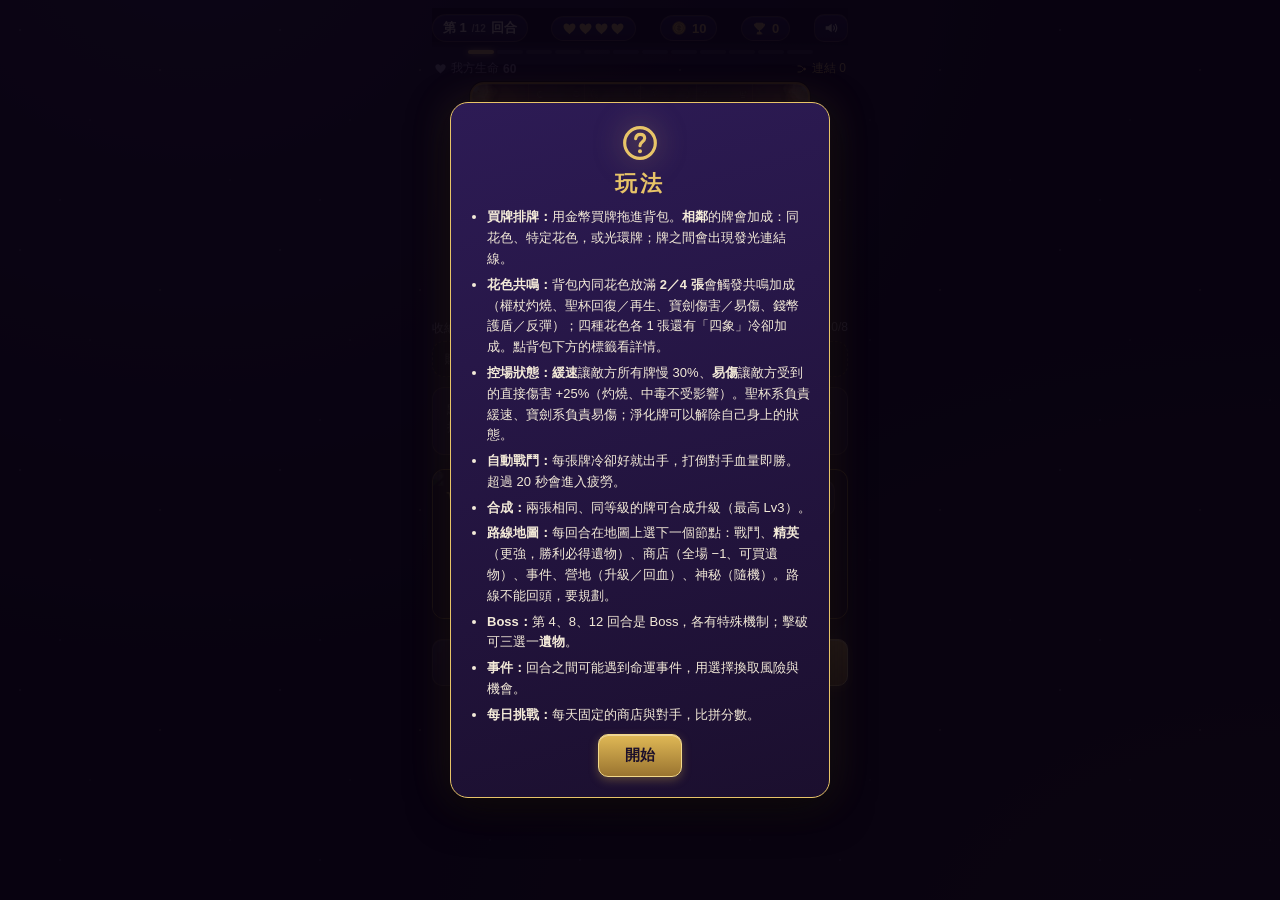
==== backpack/index.html @ 92fe631b "Add files via upload" ====
<!DOCTYPE html><html lang="zh-Hant"><head><meta charset="UTF-8"><meta name="viewport" content="width=device-width,initial-scale=1,user-scalable=no"><title>塔羅背包亂鬥</title><link rel="stylesheet" href="css/base.css?v=14cfcfe5"><link rel="stylesheet" href="css/ui.css?v=172960f2"><link rel="stylesheet" href="css/battle.css?v=89aaf21a"></head><body>
<div id="stageBg"></div><div id="app">
<header><span class="chip rd" id="hRound"></span><span class="chip" id="hLives"></span><span class="chip" id="hGold"></span><span class="chip" id="hWins"></span><button class="btn" id="btnMute" style="padding:5px 8px"></button></header><div class="pips" id="pips"></div><div id="relicBar" hidden></div>
<section id="vBuild">
 <div class="enemybar" id="enemyBar"></div>
 <div class="hpline"><span id="hpLbl"></span><span id="incLine"></span></div>
 <div id="board"><div id="boardItems"></div><div id="boardPrev"></div></div>
 <div id="setBar"></div>
 <div id="trayWrap"><div class="th"><span>收納區（可拖進背包）</span><span id="trayCnt"></span></div><div id="tray"></div><div id="sellZone"></div></div>
 <div id="info"></div>
 <div id="overview"></div>
 <div class="shopbanner"><img src="img/shop-banner.webp" alt="" draggable="false"><div class="shopbar"><span id="shopTitle"></span><button class="btn" id="btnReroll"></button></div></div>
 <div id="shop"></div>
 <div class="actions"><button class="btn" id="btnAuto"></button><button class="btn primary" id="btnFight"></button></div>
</section>
<section id="mapv" hidden></section>
<section id="vBattle" hidden>
 <div class="side"><div class="sn"><span class="av" id="eAv"></span><b id="eName"></b></div><div class="hpw" id="eHpW"><div class="gh" id="eGh"></div><div class="hp" id="eHp"></div><div class="sh" id="eSh"></div><div class="x" hidden></div><div class="t" id="eHpT"></div></div><div class="stl" id="eSt"></div><div class="bd" id="eBoard"></div></div>
 <div id="duel"><div id="pChar" data-pose="idle"><img data-p="idle" class="on" src="img/player-idle.webp" alt="" draggable="false"><img data-p="hurt" class="" src="img/player-hurt.webp" alt="" draggable="false"><img data-p="cast" class="" src="img/player-cast.webp" alt="" draggable="false"><img data-p="win" class="" src="img/player-win.webp" alt="" draggable="false"></div><div class="bctl"><span class="tm" id="bTime">0s</span><button class="btn" id="btnSpd">×1</button><button class="btn" id="btnSkip"></button></div><div id="eChar"></div></div>
 <div class="side"><div class="bd" id="pBoard"></div><div class="stl" id="pSt"></div><div class="hpw" id="pHpW"><div class="gh" id="pGh"></div><div class="hp" id="pHp"></div><div class="sh" id="pSh"></div><div class="x" hidden></div><div class="t" id="pHpT"></div></div><div class="sn"><span class="av" id="pAv"></span><b id="pName"></b></div></div>
 <div id="bResult" hidden></div>
</section>
</div>
<canvas id="fx"></canvas><div class="flash" id="flash"></div><div class="vig" id="vig"></div><div id="sheet" hidden></div><div id="intro" hidden></div><div id="banner" hidden></div><div id="ov" hidden></div><div id="toast"></div>
<script src="js/00-embed.js?v=8f14e2cf"></script>
<script src="js/01-core-data.js?v=4861972b"></script>
<script src="js/02-relics-boss.js?v=2f702707"></script>
<script src="js/03-battle-engine.js?v=91857c98"></script>
<script src="js/04-shop-route-events.js?v=5a8cc42b"></script>
<script src="js/05-icons.js?v=dff8cdae"></script>
<script src="js/06-fx-audio.js?v=892e5932"></script>
<script src="js/07-ui.js?v=e70cd780"></script>
<script src="js/08-progress-save.js?v=7d381add"></script>
<script src="js/09-leaderboard.js?v=6f3b893e"></script>
<script src="js/10-map-nodes.js?v=752e6c97"></script>
<script src="js/11-pose-bgm.js?v=d367be78"></script>
<script src="js/12-art-maps.js?v=d60c0578"></script>
<script src="js/99-bootstrap.js?v=ce8b06e1"></script>
<script src="js/auto-update.js?v=7cb8cf41"></script></body></html>
---- backpack/css/base.css ----
:root{--bg:#100819;--panel:#1b0f2e;--panel2:#26164a;--gold:#e8c468;--gold2:#a8802f;--line:rgba(201,162,74,.3);--cream:#f3ead8;--muted:#a396b4;--cs:52px}
*{box-sizing:border-box;-webkit-tap-highlight-color:transparent}
html,body{margin:0;background:radial-gradient(ellipse at 15% -10%,rgba(139,107,209,.28),transparent 55%),radial-gradient(ellipse at 100% 110%,rgba(201,162,74,.12),transparent 50%),var(--bg);background-attachment:fixed;color:var(--cream);font-family:-apple-system,"Noto Sans TC","PingFang TC","Microsoft JhengHei",sans-serif;min-height:100vh;overscroll-behavior:none}
.sv{display:inline-block;vertical-align:middle;flex:none}
b{font-weight:700}
#app{max-width:440px;margin:0 auto;padding:8px 12px 90px;touch-action:pan-y}
#fx{position:fixed;left:0;top:0;width:100vw;height:100vh;pointer-events:none;z-index:70}

/* header */
header{display:flex;justify-content:space-between;align-items:center;gap:6px;padding:6px 0 8px;position:sticky;top:0;background:linear-gradient(var(--bg) 78%,transparent);z-index:5}
.chip{display:inline-flex;align-items:center;gap:5px;background:linear-gradient(#2a1a4c,#1d1236);border:1px solid var(--line);border-radius:999px;padding:4px 10px;font-size:13px;font-weight:700;color:var(--gold);box-shadow:inset 0 1px 0 rgba(255,255,255,.08)}
.chip.rd{color:var(--cream)}.chip .hearts{display:inline-flex;gap:1px}
.pips{display:flex;gap:3px;justify-content:center;margin:0 0 6px}.pips i{width:100%;max-width:26px;height:4px;border-radius:2px;background:rgba(255,255,255,.12)}.pips i.done{background:var(--gold2)}.pips i.cur{background:var(--gold);box-shadow:0 0 6px var(--gold)}

.enemybar{background:linear-gradient(135deg,#2a1840,#1b0f2e);border:1px solid var(--line);border-radius:12px;padding:8px 10px;font-size:13px;margin:2px 0 8px}
.enemybar .er{display:flex;justify-content:space-between;align-items:center;margin-bottom:5px}
.ei{display:flex;flex-wrap:wrap;gap:4px}
.mi{position:relative;width:30px;height:30px;border-radius:7px;border:1.5px solid var(--col);background:linear-gradient(155deg,var(--hi),var(--lo));display:flex;align-items:center;justify-content:center}
.mi sup{position:absolute;right:-3px;top:-5px;font-size:9px;background:var(--gold);color:#1a0f2c;border-radius:6px;padding:0 3px;font-weight:800;line-height:12px}
.hpline{font-size:12px;color:var(--muted);margin:2px 2px 5px;display:flex;justify-content:space-between;align-items:center}
.hpline span{display:inline-flex;align-items:center;gap:4px}

/* board */
#board{position:relative;margin:0 auto;border:2px solid var(--gold2);border-radius:14px;overflow:hidden;touch-action:none;
 background-color:#150b25;box-shadow:0 0 0 1px #000,0 8px 22px rgba(0,0,0,.5),inset 0 0 30px rgba(0,0,0,.6);
 background-image:linear-gradient(rgba(232,196,104,.1) 1px,transparent 1px),linear-gradient(90deg,rgba(232,196,104,.1) 1px,transparent 1px),radial-gradient(circle at 50% 40%,rgba(120,80,200,.2),transparent 70%);background-size:var(--cs) var(--cs),var(--cs) var(--cs),100% 100%}
#boardItems,#boardPrev{position:absolute;inset:0}#boardPrev{pointer-events:none}
.pv{position:absolute;border-radius:5px}.pv.ok{background:rgba(111,207,138,.35);outline:2px solid #6fcf8a}.pv.bad{background:rgba(220,80,80,.35);outline:2px solid #dc5050}

/* item (card-style cells) */
.it{position:absolute;touch-action:none;cursor:grab}
.ic{position:absolute;border:2px solid var(--col);background:linear-gradient(155deg,var(--hi),var(--lo));box-shadow:inset 0 1.5px 0 rgba(255,255,255,.28),inset 0 -8px 12px rgba(0,0,0,.35)}
.ic::after{content:"";position:absolute;inset:3px;border-radius:inherit;border:1px solid rgba(255,255,255,.07);pointer-events:none}
.ico{z-index:3;position:absolute;display:flex;align-items:center;justify-content:center;pointer-events:none;filter:drop-shadow(0 2px 2px rgba(0,0,0,.65))}
.lvb{z-index:3;position:absolute;pointer-events:none;display:flex;gap:0;filter:drop-shadow(0 1px 1px #000)}
.it.sel .ic{box-shadow:0 0 0 2px var(--gold),0 0 14px var(--gold),inset 0 1.5px 0 rgba(255,255,255,.28);z-index:2}
.it.nbr .ic{box-shadow:0 0 0 2px #8fd3ff inset,0 0 8px rgba(143,211,255,.5)}
.cdb{z-index:3;position:absolute;height:4px;background:rgba(0,0,0,.6);border-radius:2px;overflow:hidden;pointer-events:none}.cdb i{display:block;height:100%;width:0;background:linear-gradient(90deg,#e8c468,#fff0b0)}
.it.fire{animation:fire .26s ease-out}
@keyframes fire{0%{transform:scale(1)}30%{transform:scale(1.2);filter:brightness(1.9) saturate(1.3)}100%{transform:scale(1)}}
.ghost{position:fixed;z-index:50;pointer-events:none;opacity:.92;transform:scale(1.06) rotate(-2deg)}
.ghost .ic{box-shadow:0 10px 20px rgba(0,0,0,.65)}

#trayWrap{margin-top:10px}.th{display:flex;justify-content:space-between;font-size:12px;color:var(--muted);margin-bottom:4px}
#tray{min-height:74px;background:rgba(0,0,0,.25);border:1px dashed var(--line);border-radius:12px;padding:8px;display:flex;flex-wrap:wrap;gap:8px;align-items:flex-start}
.tw{padding:3px;border-radius:9px;touch-action:none;position:relative}.tw.sel{outline:2px solid var(--gold)}.tw .it{position:relative;cursor:grab}
#sellZone{display:none;margin-top:6px;text-align:center;border:2px dashed #c15b5b;border-radius:12px;padding:10px;color:#f09a9a;font-size:13px}
#sellZone .sv{margin-right:4px}
body.dragging #sellZone{display:block}#sellZone.hot{background:rgba(193,91,91,.3)}
.hint{font-size:12px;color:var(--muted);line-height:1.5;padding:2px}

#info{background:linear-gradient(160deg,var(--panel2),var(--panel));border:1px solid var(--line);border-radius:12px;padding:10px 12px;margin-top:10px;min-height:68px}
.ih{font-size:15px;display:flex;align-items:center;gap:6px;flex-wrap:wrap}.su{font-size:12px;display:inline-flex;align-items:center;gap:3px}.lvt{color:#1a0f2c;background:var(--gold);font-size:11px;border-radius:8px;padding:0 6px;font-weight:800}
.id{font-size:13px;margin:5px 0;color:#d8cde8;line-height:1.5}.is{font-size:12px;color:var(--gold);margin-bottom:8px;line-height:1.6}
.brow{display:flex;gap:6px;flex-wrap:wrap}

.btn{display:inline-flex;align-items:center;justify-content:center;gap:5px;background:linear-gradient(#2c1b50,#1e1238);color:var(--cream);border:1px solid var(--line);border-radius:10px;padding:8px 11px;font-size:13px;font-family:inherit;box-shadow:inset 0 1px 0 rgba(255,255,255,.1)}
.btn:active{transform:scale(.96)}.btn:disabled{opacity:.35}
.btn.primary{background:linear-gradient(#e0b956,#9a7430);color:#1b0f2a;font-weight:800;border-color:#f3d98a;box-shadow:0 3px 10px rgba(201,162,74,.35),inset 0 1px 0 rgba(255,255,255,.4)}
.btn.warn{border-color:#c15b5b;color:#f0a0a0}.btn.gold{border-color:var(--gold);color:var(--gold)}

.shopbanner{position:relative;height:150px;border-radius:12px;overflow:hidden;margin:14px 0 6px;border:1.5px solid var(--gold2);box-shadow:0 3px 10px rgba(0,0,0,.45)}
.shopbanner img{position:absolute;inset:0;width:100%;height:100%;object-fit:cover;object-position:72% center;transform:scale(1.04)}
.shopbanner::after{content:"";position:absolute;inset:0;pointer-events:none;background:linear-gradient(90deg,rgba(16,8,25,.78) 0%,rgba(16,8,25,0) 58%),linear-gradient(0deg,rgba(16,8,25,.85) 0%,rgba(16,8,25,0) 32%)}
.shopbanner .shopbar{position:absolute;left:12px;right:12px;top:10px;margin:0;z-index:1;text-shadow:0 1px 4px #000}
.shopbar{display:flex;justify-content:space-between;align-items:center;margin:14px 0 6px;font-size:14px;color:var(--gold);font-weight:700}
.shopbar>span{display:inline-flex;align-items:center;gap:6px}
#shop{display:grid;grid-template-columns:repeat(5,1fr);gap:6px}
.sc{background:linear-gradient(165deg,var(--hi),var(--lo));border:1.5px solid var(--col);border-radius:12px;padding:7px 2px 6px;text-align:center;position:relative;box-shadow:inset 0 1.5px 0 rgba(255,255,255,.2),0 3px 8px rgba(0,0,0,.4);transition:transform .12s}
.sc:active{transform:scale(.96)}
.sc.sel{box-shadow:0 0 0 2px var(--gold),0 0 14px rgba(232,196,104,.6)}.sc.sold{opacity:.28;pointer-events:none;filter:grayscale(.6)}.sc.poor .spr{color:#ee8a8a}
.sic{height:34px;display:flex;align-items:center;justify-content:center;filter:drop-shadow(0 2px 2px rgba(0,0,0,.6))}
.snm{font-size:11px;margin:3px 0;white-space:nowrap}
.spr{font-size:12px;color:var(--gold);margin-top:4px;display:flex;align-items:center;justify-content:center;gap:3px;font-weight:700}
.mini{display:grid;gap:1px;justify-content:center;margin:2px auto}.mini i{background:transparent;border-radius:2px}.mini i.on{background:var(--col)}
.actions{display:flex;gap:8px;margin-top:14px;position:sticky;bottom:8px;z-index:4}.actions .btn{flex:1;padding:13px;font-size:15px}
#toast{position:fixed;left:50%;bottom:96px;transform:translateX(-50%) translateY(20px);background:rgba(0,0,0,.88);border:1px solid var(--line);padding:8px 16px;border-radius:20px;font-size:13px;opacity:0;transition:.2s;pointer-events:none;z-index:80}#toast.on{opacity:1;transform:translateX(-50%)}

/* overlay / cards */
#ov{position:fixed;inset:0;background:rgba(8,3,16,.9);display:flex;align-items:center;justify-content:center;z-index:40;padding:16px}#ov[hidden],[hidden]{display:none!important}
#ov:has(.rw){padding:0;background:#08030f}
.rw{position:relative;width:min(100vw,calc(100vh*768/1376));aspect-ratio:768/1376;max-height:100vh;background:url(../img/bg-01.webp) center/100% 100% no-repeat;overflow:hidden;animation:pop .3s ease-out}
.rwt{position:absolute;left:0;right:0;top:6.5%;display:flex;align-items:center;justify-content:center;gap:8px}
.rwt h2{margin:0;font-size:20px;color:var(--gold);letter-spacing:.14em;text-shadow:0 2px 8px #000,0 0 14px rgba(232,196,104,.5)}
.rws{position:absolute;top:44%;height:30%;width:27%;transform:translateX(-50%);display:flex;flex-direction:column;align-items:center;justify-content:space-between;background:none;border:0;padding:0;color:var(--cream);cursor:pointer;-webkit-tap-highlight-color:transparent}
.rwi{display:flex;animation:rwf 2.4s ease-in-out infinite;filter:drop-shadow(0 0 12px rgba(232,196,104,.85))}
.rws:nth-child(3) .rwi{animation-delay:.4s}.rws:nth-child(4) .rwi{animation-delay:.8s}
@keyframes rwf{0%,100%{transform:translateY(0)}50%{transform:translateY(-6px)}}
.rws b{font-size:12px;line-height:1.25;color:var(--gold);text-align:center;text-shadow:0 1px 4px #000;background:rgba(16,8,25,.65);border:1px solid transparent;padding:2px 6px;border-radius:8px}
.rws.sel::before{content:"";position:absolute;inset:-6px 0 0 0;border-radius:14px;background:radial-gradient(ellipse at 50% 30%,rgba(255,216,106,.5),rgba(255,216,106,0) 70%);pointer-events:none}
.rws.sel b{border-color:var(--gold);background:rgba(60,34,100,.85)}
.rwp{position:absolute;left:6%;right:6%;top:77.5%;bottom:3.5%;display:flex;flex-direction:column;justify-content:space-between;gap:8px;background:rgba(16,8,25,.8);border:1.5px solid var(--gold2);border-radius:14px;padding:10px 12px;text-align:center}
.rwd{flex:1;display:flex;flex-direction:column;justify-content:center;gap:4px;font-size:13px;color:#d6cbe4}
.rwd b{font-size:15px;color:var(--gold)}.rwd small{font-size:12px;line-height:1.4}

.card{background:linear-gradient(165deg,#2d1b55,#1b0f2e);border:1.5px solid var(--gold);border-radius:18px;padding:20px 18px;max-width:380px;width:100%;text-align:center;box-shadow:0 12px 40px rgba(0,0,0,.6),0 0 40px rgba(201,162,74,.15);animation:pop .3s cubic-bezier(.2,1.4,.4,1)}
@keyframes pop{from{transform:scale(.85);opacity:0}}
.card h2{margin:6px 0 8px;color:var(--gold);font-size:22px}.card p{font-size:14px;line-height:1.6;margin:6px 0}.sub{color:var(--muted);font-size:12px}
.big{display:flex;justify-content:center;filter:drop-shadow(0 0 14px rgba(232,196,104,.5))}
.starts{display:grid;grid-template-columns:1fr 1fr;gap:8px;margin-top:8px}
.st{background:linear-gradient(165deg,var(--hi),var(--lo));border:2px solid var(--col);border-radius:14px;padding:12px 6px;color:var(--cream);font-family:inherit;box-shadow:inset 0 1.5px 0 rgba(255,255,255,.22)}
.st:active{transform:scale(.96)}.st .sic{height:44px}.st small{display:block;color:#d6cbe4;font-size:11px;margin-top:2px}
.rowi{display:flex;gap:4px;justify-content:center;flex-wrap:wrap;margin:10px 0}

/* battle */
#vBattle{padding-top:2px;will-change:transform}.side{margin:6px 0}.sn{display:flex;justify-content:space-between;align-items:center;font-size:13px;margin-bottom:4px}
.hpw{position:relative;height:22px;background:#0b0614;border:1px solid rgba(255,255,255,.18);border-radius:11px;overflow:visible;box-shadow:inset 0 2px 4px rgba(0,0,0,.7)}
.hpw .gh,.hpw .hp,.hpw .sh{position:absolute;left:0;top:0;height:100%;border-radius:10px}
.hpw .gh{background:#f3e3b0;transition:width .5s .28s ease-out}
.hpw .hp{background:linear-gradient(#f0766e,#b33c3c 60%,#8f2a2a);transition:width .1s;box-shadow:inset 0 2px 0 rgba(255,255,255,.35)}
.hpw .sh{background:rgba(143,211,255,.5);z-index:1;mix-blend-mode:screen;border:1px solid #bfe6ff;transition:width .15s}
.hpw .t{position:absolute;inset:0;text-align:center;font-size:12px;line-height:20px;font-weight:800;text-shadow:0 0 3px #000,0 1px 2px #000;z-index:2}
.hpw.hurt{animation:hurt .18s}
@keyframes hurt{0%{transform:translateX(0)}25%{transform:translateX(-4px)}60%{transform:translateX(4px);filter:brightness(1.8)}100%{transform:translateX(0)}}
.hpw.bigh{animation:hurtb .3s}
@keyframes hurtb{0%{transform:translateX(0) scale(1)}15%{transform:translateX(-8px) scale(1.04);filter:brightness(2.2)}45%{transform:translateX(7px)}75%{transform:translateX(-3px)}100%{transform:translateX(0)}}
.stl{min-height:22px;font-size:12px;margin:3px 0 4px;display:flex;gap:10px;align-items:center}.stl span{display:inline-flex;align-items:center;gap:3px;font-weight:700}
.bd{position:relative;margin:0 auto;border:2px solid var(--gold2);border-radius:12px;background-color:#150b25;overflow:hidden;box-shadow:inset 0 0 20px rgba(0,0,0,.6)}
.bd.hit{animation:bdhit .2s}
@keyframes bdhit{0%{transform:translate(0)}20%{transform:translate(-3px,1px);filter:brightness(1.5)}50%{transform:translate(3px,-1px)}80%{transform:translate(-1px,0)}100%{transform:translate(0)}}
.fl{position:absolute;top:-6px;font-weight:900;white-space:nowrap;display:flex;align-items:center;gap:2px;-webkit-text-stroke:3px #1a0f2c;paint-order:stroke fill;text-shadow:0 2px 0 #1a0f2c;animation:fl .95s cubic-bezier(.1,.7,.3,1) forwards;pointer-events:none;z-index:6}
.fl.crit{animation-name:flc}
@keyframes fl{0%{transform:translateY(0) scale(.6);opacity:0}12%{transform:translateY(-8px) scale(1.15);opacity:1}100%{transform:translateY(-44px) scale(1);opacity:0}}
@keyframes flc{0%{transform:translateY(0) scale(.5) rotate(-6deg);opacity:0}10%{transform:translateY(-10px) scale(1.5) rotate(3deg);opacity:1}25%{transform:translateY(-14px) scale(1.25)}100%{transform:translateY(-54px) scale(1.15);opacity:0}}
.bctl{display:flex;gap:8px;justify-content:center;align-items:center;margin:8px 0;font-size:13px;color:var(--gold)}
.bctl .tm{display:inline-flex;align-items:center;gap:4px;min-width:70px;justify-content:center;font-weight:700}
#bResult{position:fixed;inset:0;background:rgba(8,3,16,.78);display:flex;align-items:center;justify-content:center;z-index:30;padding:16px}
.flash{position:fixed;inset:0;pointer-events:none;z-index:65;background:#fff;opacity:0}.flash.on{animation:flash .5s ease-out}
@keyframes flash{0%{opacity:.85}100%{opacity:0}}
.vig{position:fixed;inset:0;pointer-events:none;z-index:64;box-shadow:inset 0 0 90px 20px rgba(220,60,60,.0);transition:box-shadow .15s}.vig.on{box-shadow:inset 0 0 90px 20px rgba(220,60,60,.55)}
.chip,.chip small{white-space:nowrap}header{flex-wrap:nowrap}.chip small{font-size:10px;opacity:.7}@media(max-width:380px){.chip{padding:4px 7px;font-size:12px;gap:3px}}
---- backpack/css/ui.css ----
/* ===== v3: 連結線 / 畫面升級 ===== */
body::before{content:"";position:fixed;inset:0;pointer-events:none;z-index:0;opacity:.55;background-image:radial-gradient(1.3px 1.3px at 20px 30px,#fffc,transparent),radial-gradient(1px 1px at 90px 120px,#fff9,transparent),radial-gradient(1.5px 1.5px at 160px 70px,#ffe9a8cc,transparent),radial-gradient(1px 1px at 230px 180px,#fff8,transparent),radial-gradient(1.2px 1.2px at 60px 200px,#c9b6ffbb,transparent);background-size:260px 220px;animation:tw 5s ease-in-out infinite alternate}
@keyframes tw{from{opacity:.25}to{opacity:.7}}
#app{position:relative;z-index:1}
.card h2,.ih b,.enemybar b{font-family:"Noto Serif TC","Songti TC","PMingLiU",serif;letter-spacing:.06em}
.card h2{letter-spacing:.14em}
.ic{background-image:radial-gradient(circle at 24% 14%,rgba(255,255,255,.24),transparent 55%),linear-gradient(155deg,var(--hi),var(--lo))}
.tg{position:absolute;z-index:3;width:7px;height:7px;transform:rotate(45deg);border:1px solid #1a0f2c;box-shadow:0 0 5px currentColor;pointer-events:none}
#board{background-image:linear-gradient(rgba(232,196,104,.1) 1px,transparent 1px),linear-gradient(90deg,rgba(232,196,104,.1) 1px,transparent 1px),radial-gradient(circle at 50% 50%,transparent 30%,rgba(232,196,104,.09) 31%,transparent 33%),radial-gradient(circle at 50% 45%,rgba(120,80,200,.28),transparent 70%);border-image:none}
#board::after{content:"";position:absolute;inset:0;pointer-events:none;border-radius:12px;box-shadow:inset 0 0 0 1px rgba(255,255,255,.08)}

svg.links{position:absolute;left:0;top:0;pointer-events:none;z-index:4;overflow:visible}
.lk .gl{opacity:.28}.lk .fl{opacity:.85;animation:flow .9s linear infinite}
@keyframes flow{to{stroke-dashoffset:-9}}
.lk.lo{opacity:.5}.lk.hi .gl{opacity:.65;stroke-width:9}.lk.hi .fl{opacity:1;stroke-width:2.6}
.lk .lt{font-size:11px;font-weight:900;fill:#fff;stroke:#1a0f2c;stroke-width:3.2px;paint-order:stroke fill;stroke-linejoin:round}
.lk.aura .fl{stroke-dasharray:2 5}
.lk.new .gl{animation:lknew 1.1s ease-out}.lk.new .ar,.lk.new .fl{animation:lknew2 1.1s ease-out}
@keyframes lknew{0%{opacity:1;stroke-width:16}100%{opacity:.28}}
@keyframes lknew2{0%{opacity:0}30%{opacity:1}100%{opacity:1}}
.lk.on .gl{opacity:1!important;stroke-width:11!important;transition:none}.lk.on .fl{opacity:1;stroke-width:3}
.bd .lk .gl{opacity:.2}.bd .lk .fl{opacity:.55}
.ft{position:fixed;z-index:66;transform:translateX(-50%);font-size:11px;font-weight:900;white-space:nowrap;pointer-events:none;-webkit-text-stroke:3px #1a0f2c;paint-order:stroke fill;animation:ft .9s ease-out forwards}
@keyframes ft{0%{transform:translate(-50%,0) scale(.6);opacity:0}15%{transform:translate(-50%,-4px) scale(1.15);opacity:1}100%{transform:translate(-50%,-24px) scale(1);opacity:0}}

.av{width:34px;height:34px;border-radius:50%;display:inline-flex;align-items:center;justify-content:center;border:2px solid var(--gold);background:radial-gradient(circle at 30% 25%,var(--hi),var(--lo));box-shadow:0 0 12px rgba(232,196,104,.35),inset 0 0 8px rgba(0,0,0,.5);flex:none}
.sn{justify-content:flex-start!important;gap:8px;font-family:"Noto Serif TC","Songti TC",serif}.sn b{font-size:15px}
#vBattle .side{background:linear-gradient(180deg,rgba(255,255,255,.03),transparent);border-radius:14px;padding:4px 2px}
#intro{position:fixed;inset:0;z-index:63;display:flex;align-items:center;justify-content:center;pointer-events:none;background:radial-gradient(ellipse,rgba(8,3,16,.7),transparent 70%)}
#intro .vs{display:flex;flex-direction:column;align-items:center;gap:2px;font-family:"Noto Serif TC","Songti TC",serif;animation:vs 1s ease-out forwards}
#intro .vs b{font-size:56px;color:var(--gold);text-shadow:0 0 24px rgba(232,196,104,.8),0 3px 0 #5a3d10;letter-spacing:.1em}
#intro .vs span{font-size:22px;font-weight:800;text-shadow:0 2px 6px #000}#intro .a{animation:fromL .5s ease-out}#intro .b{animation:fromR .5s ease-out;color:#ffb0a0}
@keyframes vs{0%{opacity:0;transform:scale(1.5)}20%{opacity:1;transform:scale(1)}80%{opacity:1}100%{opacity:0;transform:scale(1.1)}}
@keyframes fromL{from{transform:translateX(-80px);opacity:0}}@keyframes fromR{from{transform:translateX(80px);opacity:0}}
.sc::before{content:"";position:absolute;inset:0;border-radius:inherit;background:radial-gradient(circle at 25% 10%,rgba(255,255,255,.2),transparent 55%);pointer-events:none}
.sc .tg{left:auto;right:6px;top:7px}
.hpline #incLine{color:var(--gold)}

/* ===== v4: Boss / 遺物 / 事件 / 圖鑑 ===== */
#relicBar{display:flex;gap:5px;justify-content:center;flex-wrap:wrap;margin:0 0 6px}
.rl{width:32px;height:32px;border-radius:9px;border:1.5px solid var(--gold2);background:linear-gradient(155deg,#3a2a5c,#1a0f2c);display:inline-flex;align-items:center;justify-content:center;padding:0;box-shadow:0 0 8px rgba(232,196,104,.25)}
span.rl{width:30px;height:30px}
.enemybar.boss{border-color:#c0504a;background:linear-gradient(135deg,#3a1428,#1b0f2e);box-shadow:0 0 18px rgba(220,70,70,.25)}
.bosst{background:#c0504a;color:#fff;font-size:10px;padding:1px 6px;border-radius:6px;letter-spacing:.1em;font-family:-apple-system,sans-serif;vertical-align:middle}
.bdesc{font-size:12px;color:#ffb0a0;margin:0 0 6px;line-height:1.5}
#intro .bossv small{font-size:14px;letter-spacing:.5em;color:#fff;background:#c0504a;padding:2px 14px;border-radius:6px;animation:fromL .4s ease-out}
#intro .bossv b{font-size:38px;color:#ffb0a0;text-shadow:0 0 24px rgba(255,80,80,.8),0 3px 0 #4a0f14;letter-spacing:.14em}
#intro .bossv .bd2{font-size:13px;max-width:290px;text-align:center;line-height:1.5;color:#ffd0c4;text-shadow:0 2px 6px #000;font-weight:600;animation:fromR .5s .2s both ease-out}
#banner{position:fixed;left:0;right:0;top:34%;text-align:center;z-index:64;pointer-events:none;font-family:"Noto Serif TC","Songti TC",serif;font-size:34px;font-weight:900;letter-spacing:.2em;color:#ffb0a0;text-shadow:0 0 20px rgba(255,60,60,.9),0 3px 0 #3a0a10}
#banner.go{animation:bn 1.1s ease-out forwards}@keyframes bn{0%{opacity:0;transform:scale(1.8)}18%{opacity:1;transform:scale(1)}80%{opacity:1}100%{opacity:0;transform:scale(1.05)}}
.it.stun{animation:stun .5s}@keyframes stun{0%,100%{transform:translateX(0)}20%{transform:translateX(-3px) rotate(-3deg)}40%{transform:translateX(3px) rotate(3deg)}60%{transform:translateX(-2px)}}
.it.stun .ic{filter:saturate(.4) brightness(1.3)}
.stats{margin-top:10px;background:rgba(0,0,0,.25);border-radius:10px;padding:8px}
.sr{display:flex;align-items:center;gap:6px;margin:3px 0}.si{width:22px;height:22px;flex:none}.sbar{flex:1;height:8px;background:rgba(255,255,255,.08);border-radius:4px;overflow:hidden}.sbar i{display:block;height:100%;border-radius:4px}.sn2{font-size:11px;color:var(--muted);min-width:70px;text-align:right;white-space:nowrap}
.chs{display:flex;flex-direction:column;gap:8px;margin-top:10px}
.btn.ch{flex-direction:column;align-items:flex-start;text-align:left;padding:10px 12px;gap:2px;width:100%}.btn.ch b{font-size:14px;color:var(--gold)}.btn.ch small{font-size:12px;color:#d6cbe4;line-height:1.4}
.btn.ch.rel{flex-direction:row;align-items:center;gap:10px}.btn.ch.rel span:last-child{display:flex;flex-direction:column;gap:2px}.ri{flex:none;display:flex}
.menu{display:flex;flex-direction:column;gap:8px;margin:10px 0 4px}
.btn.mb{justify-content:flex-start;gap:10px;padding:11px 14px;text-align:left}.btn.mb span{display:flex;flex-direction:column;font-size:15px;font-weight:700}.btn.mb small{font-size:11px;font-weight:400;opacity:.8;margin-top:1px}
.mrow{display:grid;grid-template-columns:repeat(3,1fr);gap:8px}.mrow .btn{padding:9px 4px;font-size:12px}
.how ul{text-align:left;font-size:13px;line-height:1.6;padding-left:18px;margin:8px 0}.how li{margin:5px 0}
.score{font-size:44px;font-weight:900;color:var(--gold);font-family:"Noto Serif TC",serif;margin:6px 0 2px}.score small{font-size:13px;margin-left:4px;color:var(--muted);font-weight:400}
.cdx{max-height:92vh;overflow:auto}
.tabs{display:flex;gap:6px;margin-bottom:10px}.tb{flex:1;padding:7px 4px!important}.tb.on{border-color:var(--gold);color:var(--gold)}
.cg{display:grid;grid-template-columns:repeat(6,1fr);gap:6px}
.ct{aspect-ratio:1;border-radius:10px;border:1.5px solid var(--col);background:linear-gradient(155deg,var(--hi),var(--lo));display:flex;align-items:center;justify-content:center;padding:0}
.ct.unk{border-color:#3a2d52;background:#150b25}.ct.sel{box-shadow:0 0 0 2px var(--gold)}
.cdet{margin-top:10px;background:rgba(0,0,0,.25);border-radius:10px;padding:10px;text-align:left;min-height:70px}
.al{display:flex;flex-direction:column;gap:6px;text-align:left}.ar2{display:flex;gap:10px;align-items:center;background:rgba(0,0,0,.22);border-radius:10px;padding:8px 10px;opacity:.65}.ar2.ok{opacity:1;border:1px solid var(--gold2)}.ar2 b{font-size:14px;display:block}.ar2 small{font-size:12px;color:var(--muted)}

#intro .vs.bossv{animation-duration:2s}

/* ===== v5: 數值徽章 / 背包總覽 / 連動 ===== */
.nb{position:absolute;z-index:3;text-align:right;font-weight:900;color:#fff;-webkit-text-stroke:3px #1a0f2c;paint-order:stroke fill;pointer-events:none;line-height:1}
.nb.up{color:#9dffb0}.nb.au{color:#ffd84a}
#overview{margin-top:8px}
.ovbar{width:100%;display:flex;align-items:center;gap:7px;background:linear-gradient(160deg,var(--panel2),var(--panel));border:1px solid var(--line);border-radius:11px;padding:8px 10px;color:var(--gold);font-family:inherit;font-size:13px}.ovbar .mo{margin-left:auto;font-size:11px;color:var(--muted)}
.sum{display:inline-flex;gap:5px;font-size:11px;color:var(--cream)}.sum span{display:inline-flex;align-items:center;gap:2px;background:rgba(0,0,0,.3);border-radius:8px;padding:1px 6px}
.tg2{padding:4px 8px!important;font-size:11px!important}
#sheet{position:fixed;inset:0;z-index:35}.shb{position:absolute;inset:0;background:rgba(5,2,12,.35)}
.shp{position:absolute;left:0;right:0;bottom:0;max-width:440px;margin:0 auto;max-height:42vh;display:flex;flex-direction:column;background:linear-gradient(#26164a,#150b25);border:1px solid var(--gold2);border-bottom:0;border-radius:16px 16px 0 0;box-shadow:0 -8px 30px rgba(0,0,0,.6);animation:up .2s ease-out}
@keyframes up{from{transform:translateY(40px);opacity:0}}
.sht{display:flex;align-items:center;gap:6px;padding:9px 10px;border-bottom:1px solid var(--line);font-size:13px;color:var(--gold);flex-wrap:wrap}.sht b{display:inline-flex;align-items:center;gap:4px}.sht .tg2{margin-left:auto}
.sbody{overflow:auto;padding:8px 10px 14px;display:flex;flex-direction:column;gap:5px}
.ovr{background:linear-gradient(160deg,var(--hi),var(--lo));border:1.5px solid var(--col);border-radius:10px;padding:5px 8px}.ovr.sel{box-shadow:0 0 0 2px var(--gold)}
.ovh{display:flex;align-items:center;gap:5px;font-size:12px;flex-wrap:wrap}.ovh>b{font-size:13px}.ovi{display:flex;filter:drop-shadow(0 1px 2px #000)}.ovc{margin-left:auto;font-size:11px;color:#d6cbe4}
.ovs{display:inline-flex;flex-wrap:wrap;gap:2px 7px;font-size:11px}.pt{color:#e8dff5}.pt b{color:#ffe7a0;margin-left:2px}.pt.au{color:#ffd84a}
.ovl{display:flex;flex-wrap:wrap;gap:3px;margin-top:3px}
.lc{display:inline-flex;align-items:center;gap:2px;font-size:10.5px;background:rgba(0,0,0,.35);border:1px solid var(--lc,#888);border-radius:999px;padding:0 6px 0 2px;color:#fff}.lc b{color:var(--lc)}
#tray.empty{min-height:0;padding:6px 10px}
.sfil{display:grid;grid-template-columns:repeat(5,1fr);gap:4px;margin-bottom:8px}.sfil .tb{padding:6px 2px!important;font-size:11px}
.ct.dim{opacity:.45}
.synl{display:flex;flex-direction:column;gap:6px;text-align:left}.synr{background:linear-gradient(160deg,var(--hi),var(--lo));border:1.5px solid var(--col);border-radius:11px;padding:7px 9px}
.sg{display:flex;flex-wrap:wrap;align-items:center;gap:4px;margin-top:5px;font-size:12px}.sg em{font-style:normal;font-size:11px;color:var(--gold);background:rgba(0,0,0,.35);border-radius:6px;padding:1px 6px;margin-right:2px}
.sy{display:inline-flex;align-items:center;gap:3px;background:rgba(0,0,0,.28);border-radius:999px;padding:1px 8px;color:#e8dff5}.sy b{color:#ffe7a0}.sy.none{color:#8a7c9c}

.synr .ovc{max-width:55%;text-align:right;line-height:1.3}
.sy{font-size:11px}
/* ===== 路線地圖 ===== */
#mapv{display:flex;flex-direction:column;gap:6px;height:calc(100dvh - 92px);min-height:420px}
#mapv[hidden]{display:none}
.mh{display:flex;gap:6px;align-items:center;flex-wrap:wrap}.mh .btn{margin-left:auto}
.mleg{display:flex;gap:8px;flex-wrap:wrap;font-size:11px;color:#b9b2d6;justify-content:center}
.mleg span{display:inline-flex;align-items:center;gap:3px}
.mscroll{flex:1;overflow-y:auto;overflow-x:hidden;border-radius:12px;background:radial-gradient(ellipse at 50% 0%,#2a2250,#14102a 70%);border:1px solid #3a3366;-webkit-overflow-scrolling:touch}
.mapsvg{display:block;margin:0 auto;background:linear-gradient(rgba(10,6,24,.3),rgba(10,6,24,.3)),url(../img/bg-02.webp) center/100% 100% no-repeat;border-radius:12px}
.mapsvg .e{stroke:#4a4378;stroke-width:2.5;stroke-dasharray:4 5;opacity:.7}
.mapsvg .e.on{stroke:#ffd84a;stroke-dasharray:none;stroke-width:3.5;opacity:1}
.mapsvg .e.nx{stroke:#c9b8ff;stroke-dasharray:none;opacity:.9}
.mapsvg .nd circle{fill:#221c44;stroke:#5a5090;stroke-width:2.5}
.mapsvg .nd.can{cursor:pointer}
.mapsvg .nd.can>circle:first-child{fill:#2e2660;stroke:#ffd84a;stroke-width:3}
.mapsvg .nd.sel>circle:first-child{fill:#4a3a10;stroke:#fff}
.mapsvg .nd .pulse{fill:none;stroke:#ffd84a;stroke-width:2;animation:ndp 1.4s ease-out infinite;pointer-events:none}
@keyframes ndp{0%{r:22;opacity:.9}100%{r:34;opacity:0}}
.mapsvg .nd.done>circle:first-child{fill:#3a3320;stroke:#8a7a3a}.mapsvg .nd.done .ni{opacity:.5}
.mapsvg .nd.fut .ni,.mapsvg .nd.lock .ni{opacity:.55}.mapsvg .nd.lock>circle{opacity:.5}
.mapsvg .nd.boss>circle:first-child{stroke:#ffd84a;fill:#3a2a10}
.mapsvg .nd.elite>circle:first-child{stroke:#ff5a4a}
.mapsvg .ni{display:flex;align-items:center;justify-content:center;width:28px;height:28px;pointer-events:none}
.mapsvg .fl2{fill:#6a6298;font-size:11px;font-weight:700}.mapsvg .fl2.cur{fill:#ffd84a}
.mbar{display:flex;align-items:center;justify-content:space-between;gap:8px;min-height:50px;padding:6px 10px;background:#1c1738;border:1px solid #3a3366;border-radius:12px;color:#b9b2d6}
.mi2{display:flex;gap:10px;align-items:center}.mi2 b{display:block;color:#fff}.mi2 small{font-size:11px;color:#b9b2d6}
.offer{display:flex;align-items:center;gap:8px;margin-top:6px;padding:6px;border-radius:10px;background:#2a2150;border:1px solid #e8c468}
.offer>div{flex:1;font-size:12px}.offer b{display:block}.offer small{color:#b9b2d6;font-size:11px}.offer.sold{opacity:.6}
.enemybar.elite{border-color:#ff5a4a;box-shadow:0 0 12px #ff5a4a55}.bosst.el{background:#ff5a4a;color:#fff}
.upg{display:flex;flex-direction:column;gap:6px;margin-top:8px}.upg .up{display:flex;align-items:center;gap:10px;text-align:left}.upg small{display:block;font-size:11px;color:#b9b2d6}
.rowi{display:flex;flex-wrap:wrap;gap:4px;justify-content:center;margin:6px 0}
/* ===== 角色選擇 ===== */
.chars{display:flex;flex-direction:column;gap:7px;margin-top:8px;max-height:62vh;overflow-y:auto}
.chr .sic{flex:none}
.chr{display:flex;gap:10px;align-items:center;text-align:left;background:linear-gradient(165deg,var(--hi),var(--lo));border:2px solid var(--col);border-radius:14px;padding:8px 10px;color:var(--cream);font-family:inherit}
.chr .cinf{flex:1;display:flex;flex-direction:column;gap:1px;font-size:12px}.chr .cinf b{font-size:15px}
.chr .pro{color:#8fe3a0}.chr .con{color:#ff9a8a}.chr small{color:#cbbfe8;font-size:11px}
.chr.lk{filter:grayscale(.8);opacity:.6}
.rl.chb{outline:2px solid #ffd84a;border-radius:8px}
#setBar{margin:6px 0 0;cursor:pointer}
.setrow{display:flex;gap:5px;flex-wrap:wrap}
.setc{display:inline-flex;align-items:center;gap:4px;font-size:12px;padding:2px 8px;border-radius:999px;border:1px solid rgba(255,255,255,.12);background:rgba(0,0,0,.28);color:var(--muted)}
.setc i{font-style:normal;font-size:10px;opacity:.8}
.setc b{color:inherit}.setc .sv{color:var(--col)}
.setc.lv1{border-color:var(--col);color:var(--cream);background:rgba(255,255,255,.06)}
.setc.lv2{border-color:var(--gold);color:#1a0f2c;background:linear-gradient(var(--gold),var(--gold2));box-shadow:0 0 8px rgba(232,196,104,.5)}.setc.lv2 .sv{color:#1a0f2c}
.setc.rb.lv1{border-color:var(--gold);color:var(--gold)}
.sl{font-size:11px;line-height:1.55;color:var(--muted);margin-top:3px;display:flex;flex-wrap:wrap;gap:2px 8px;align-items:center}
.sl.on1{color:var(--cream)}.sl.dim{opacity:.8}
.sl b{color:var(--col,var(--gold))}.sl .sv{color:var(--col)}.sl span.on{color:var(--cream);font-weight:700}
.it.slowed .ic{filter:saturate(.55) hue-rotate(-18deg) brightness(1.12);box-shadow:inset 0 0 10px rgba(143,211,255,.55),inset 0 1.5px 0 rgba(255,255,255,.28)}
---- backpack/css/battle.css ----
/* ===== v6: 敵人／BOSS 立繪 ===== */
.av.eart{width:54px;height:54px;padding:0;overflow:hidden;border-radius:12px}
.av.eart img{width:100%;height:100%;object-fit:cover;display:block;pointer-events:none}
.av.eart.boss{border-color:#c0504a;box-shadow:0 0 14px rgba(255,80,80,.55)}
.av.eart.elite{border-color:#ff5a4a;box-shadow:0 0 12px rgba(255,90,74,.45)}
.erw{display:flex;gap:10px;align-items:flex-start}.ebody{flex:1;min-width:0}
.ebp{flex:none;width:60px;height:60px;border-radius:12px;border:2px solid var(--gold2);object-fit:cover;box-shadow:0 0 10px rgba(232,196,104,.3);background:#150b25}
.ebp.boss{border-color:#c0504a;box-shadow:0 0 14px rgba(255,80,80,.5)}.ebp.elite{border-color:#ff5a4a;box-shadow:0 0 10px rgba(255,90,74,.4)}
.ivp{width:150px;height:150px;border-radius:18px;border:2px solid var(--gold);object-fit:cover;margin:8px 0 4px;box-shadow:0 0 30px rgba(232,196,104,.45),0 8px 24px rgba(0,0,0,.6);animation:fromR .5s ease-out}
.ivp.elite{border-color:#ff5a4a;box-shadow:0 0 30px rgba(255,90,74,.5),0 8px 24px rgba(0,0,0,.6)}
.ivp.bs{width:230px;height:230px;border-color:#c0504a;box-shadow:0 0 44px rgba(255,80,80,.65),0 10px 30px rgba(0,0,0,.7);margin:8px 0 10px;animation:fromL .45s ease-out}
.nimg{display:inline-block;vertical-align:middle;border-radius:50%;object-fit:cover}
.mapsvg .ni.nm{width:100%;height:100%}.mapsvg .ni.nm .nimg{width:100%;height:100%}
.mapsvg .nd.done .ni .nimg{filter:grayscale(.65)}
.mapsvg .nd.boss .ni .nimg{filter:drop-shadow(0 0 5px rgba(255,216,74,.8))}
.mleg .nimg{margin-right:1px}
.mapsvg .ni.np{width:100%;height:100%}.mapsvg .ni.np img{width:100%;height:100%;object-fit:cover;border-radius:50%;display:block}
.mbp{width:40px;height:40px;border-radius:50%;object-fit:cover;border:2px solid #e8c468;flex:none}
.rpt{display:block;width:100px;height:100px;border-radius:16px;border:2px solid var(--gold);object-fit:cover;margin:0 auto 8px;box-shadow:0 0 22px rgba(232,196,104,.4)}
.rpt.boss{border-color:#c0504a;box-shadow:0 0 26px rgba(255,80,80,.55)}.rpt.elite{border-color:#ff5a4a;box-shadow:0 0 20px rgba(255,90,74,.45)}.rpt.def{filter:grayscale(.8) brightness(.75)}
.rwrap{position:relative;width:124px;height:124px;margin:2px auto 12px}.rwrap .rpt{width:100%;height:100%;margin:0}
.rbadge{position:absolute;right:-12px;bottom:-12px;width:46px;height:46px;border-radius:50%;background:radial-gradient(circle at 30% 25%,#3a2468,#150b25);border:2px solid var(--gold);display:flex;align-items:center;justify-content:center;box-shadow:0 4px 12px rgba(0,0,0,.6)}
#bResult .card{max-height:92vh;overflow:auto}
.rpt~.big .sv{width:36px;height:36px}

/* ===== battle stage & duel strip ===== */
#stageBg{position:fixed;inset:0;z-index:0;pointer-events:none;display:none;background:linear-gradient(rgba(10,6,24,.28),rgba(10,6,24,.5)),url(../img/bg-03.webp) center bottom/cover no-repeat}
body.inBattle #stageBg{display:block}
#duel{display:flex;align-items:flex-end;justify-content:space-between;gap:4px;height:128px;margin:0 0 2px;position:relative}
#duel .bctl{flex:1;flex-direction:column;margin:0 0 10px;gap:5px}
#pChar{position:relative;width:96px;height:128px;flex:none;animation:pbreathe 3.2s ease-in-out infinite;transition:filter .6s}
#pChar::after{content:"";position:absolute;left:2%;right:2%;bottom:-3px;height:14px;background:radial-gradient(ellipse,rgba(232,196,104,.5),transparent 70%);z-index:0}
#pChar img{position:absolute;left:50%;bottom:0;height:128px;width:auto;transform:translateX(-50%);opacity:0;pointer-events:none;filter:drop-shadow(0 6px 8px rgba(0,0,0,.65));z-index:1}
#pChar img.on{opacity:1}
#pChar[data-pose=hurt]{animation:phurt .42s ease-out}
#pChar[data-pose=cast]{animation:pcast .42s ease-out}
#pChar[data-pose=win]{animation:pbreathe 1.5s ease-in-out infinite}
#pChar.down{filter:grayscale(.85) brightness(.6)}
@keyframes pbreathe{50%{transform:translateY(-3px)}}
@keyframes phurt{0%{transform:translateX(0)}20%{transform:translateX(-9px) rotate(-2deg);filter:brightness(1.7) saturate(1.4)}60%{transform:translateX(-3px)}100%{transform:translateX(0)}}
@keyframes pcast{0%{transform:translateX(0)}35%{transform:translateX(10px) scale(1.05)}100%{transform:translateX(0)}}
#eChar{width:96px;height:96px;flex:none;margin-bottom:4px;transition:filter .6s}
#eChar img.ec{display:block;width:100%;height:100%;border-radius:14px;border:2px solid var(--gold);object-fit:cover;box-shadow:0 0 18px rgba(232,196,104,.35),0 6px 14px rgba(0,0,0,.6);pointer-events:none}
#eChar img.ec.boss{border-color:#c0504a;box-shadow:0 0 22px rgba(255,80,80,.55),0 6px 14px rgba(0,0,0,.6)}
#eChar img.ec.elite{border-color:#ff5a4a;box-shadow:0 0 16px rgba(255,90,74,.45),0 6px 14px rgba(0,0,0,.6)}
#eChar.hit img.ec{animation:ehit .26s ease-out}
#eChar.down{filter:grayscale(.9) brightness(.55)}
@keyframes ehit{0%{transform:translateX(0)}30%{transform:translateX(6px) scale(.97);filter:brightness(1.9) saturate(1.3)}100%{transform:translateX(0)}}
#intro .pl{height:130px;width:auto;display:block;filter:drop-shadow(0 6px 10px rgba(0,0,0,.7));animation:fromL .5s ease-out}

/* ===== boards (texture) ===== */
#board{background-image:linear-gradient(rgba(232,196,104,.13) 1px,transparent 1px),linear-gradient(90deg,rgba(232,196,104,.13) 1px,transparent 1px),linear-gradient(rgba(10,5,22,.22),rgba(10,5,22,.22)),url(../img/bg-04.webp);background-size:var(--cs) var(--cs),var(--cs) var(--cs),100% 100%,100% 100%;background-position:0 0,0 0,0 0,center;background-repeat:repeat,repeat,no-repeat,no-repeat}
.bd{--cs:46px;background-size:var(--cs) var(--cs),var(--cs) var(--cs),100% 100%,100% 100%;background-repeat:repeat,repeat,no-repeat,no-repeat;background-position:0 0,0 0,0 0,center}
#pBoard{background-image:linear-gradient(rgba(232,196,104,.11) 1px,transparent 1px),linear-gradient(90deg,rgba(232,196,104,.11) 1px,transparent 1px),linear-gradient(rgba(10,5,22,.22),rgba(10,5,22,.22)),url(../img/bg-04.webp)}
#eBoard{background-image:linear-gradient(rgba(220,120,110,.12) 1px,transparent 1px),linear-gradient(90deg,rgba(220,120,110,.12) 1px,transparent 1px),linear-gradient(rgba(10,2,8,.2),rgba(10,2,8,.2)),url(../img/bg-06.webp)}
/* ===== card frames ===== */
.ic::before{content:"";position:absolute;inset:0;border-radius:inherit;pointer-events:none;z-index:1;background:linear-gradient(165deg,rgba(255,255,255,.22) 0%,rgba(255,255,255,.05) 36%,transparent 50%),linear-gradient(0deg,rgba(0,0,0,.2),transparent 32%)}
.s-wands .ic{box-shadow:inset 0 1.5px 0 rgba(255,255,255,.28),inset 0 -8px 12px rgba(0,0,0,.35),inset 0 0 0 1px rgba(255,170,110,.22)}
.s-cups .ic{box-shadow:inset 0 1.5px 0 rgba(255,255,255,.28),inset 0 -8px 12px rgba(0,0,0,.35),inset 0 0 0 1px rgba(170,215,255,.24)}
.s-swords .ic{box-shadow:inset 0 1.5px 0 rgba(255,255,255,.34),inset 0 -8px 12px rgba(0,0,0,.35),inset 0 0 0 1px rgba(235,245,255,.26)}
.s-pents .ic{box-shadow:inset 0 1.5px 0 rgba(255,255,255,.3),inset 0 -8px 12px rgba(0,0,0,.35),inset 0 0 0 1px rgba(255,226,150,.28)}
.s-major .ic{box-shadow:inset 0 1.5px 0 rgba(255,255,255,.3),inset 0 -8px 12px rgba(0,0,0,.35),inset 0 0 0 1px rgba(255,226,150,.3)}
.it.t3{filter:drop-shadow(0 0 2px var(--col))}
.it.t4{filter:drop-shadow(0 0 4px var(--col))}
.it.t5{filter:drop-shadow(0 0 6px var(--col)) drop-shadow(0 0 2px #fff2b8)}

img.ric{display:block;object-fit:contain;pointer-events:none;filter:drop-shadow(0 1px 2px rgba(0,0,0,.55))}

.evb{display:block;width:100%;aspect-ratio:2/1;object-fit:cover;border-radius:12px;border:1.5px solid var(--gold2);box-shadow:0 4px 14px rgba(0,0,0,.5),0 0 0 1px rgba(0,0,0,.6);margin:0 0 8px;pointer-events:none}
#ov .card{max-height:94vh;overflow:auto}
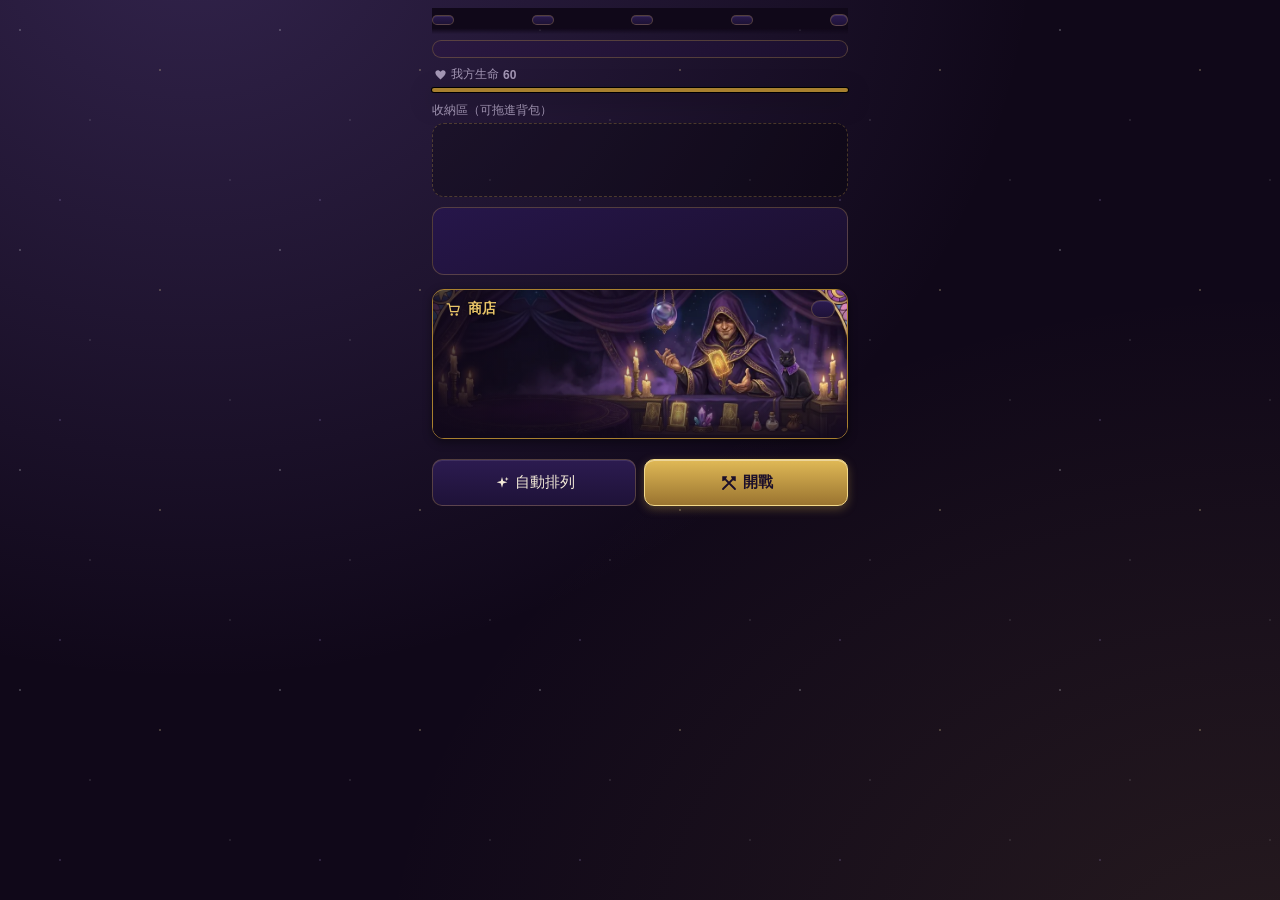
==== commit 5545ec0d: "Add files via upload" ====
--- a/backpack/index.html
+++ b/backpack/index.html
@@ -1,4 +1,4 @@
-<!DOCTYPE html><html lang="zh-Hant"><head><meta charset="UTF-8"><meta name="viewport" content="width=device-width,initial-scale=1,user-scalable=no"><title>塔羅背包亂鬥</title><link rel="stylesheet" href="css/base.css?v=14cfcfe5"><link rel="stylesheet" href="css/ui.css?v=172960f2"><link rel="stylesheet" href="css/battle.css?v=89aaf21a"></head><body>
+<!DOCTYPE html><html lang="zh-Hant"><head><meta charset="UTF-8"><meta name="viewport" content="width=device-width,initial-scale=1,user-scalable=no"><title>塔羅背包亂鬥</title><link rel="stylesheet" href="css/base.css?v=14cfcfe5"><link rel="stylesheet" href="css/ui.css?v=9a16c299"><link rel="stylesheet" href="css/battle.css?v=89aaf21a"></head><body>
 <div id="stageBg"></div><div id="app">
 <header><span class="chip rd" id="hRound"></span><span class="chip" id="hLives"></span><span class="chip" id="hGold"></span><span class="chip" id="hWins"></span><button class="btn" id="btnMute" style="padding:5px 8px"></button></header><div class="pips" id="pips"></div><div id="relicBar" hidden></div>
 <section id="vBuild">
@@ -22,18 +22,18 @@
 </section>
 </div>
 <canvas id="fx"></canvas><div class="flash" id="flash"></div><div class="vig" id="vig"></div><div id="sheet" hidden></div><div id="intro" hidden></div><div id="banner" hidden></div><div id="ov" hidden></div><div id="toast"></div>
-<script src="js/00-embed.js?v=8f14e2cf"></script>
 <script src="js/01-core-data.js?v=4861972b"></script>
-<script src="js/02-relics-boss.js?v=2f702707"></script>
-<script src="js/03-battle-engine.js?v=91857c98"></script>
-<script src="js/04-shop-route-events.js?v=5a8cc42b"></script>
+<script src="js/02-relics-boss.js?v=c4fd4202"></script>
+<script src="js/03-battle-engine.js?v=4032c3da"></script>
+<script src="js/04-shop-route-events.js?v=8a9c7333"></script>
 <script src="js/05-icons.js?v=dff8cdae"></script>
 <script src="js/06-fx-audio.js?v=892e5932"></script>
-<script src="js/07-ui.js?v=e70cd780"></script>
-<script src="js/08-progress-save.js?v=7d381add"></script>
-<script src="js/09-leaderboard.js?v=6f3b893e"></script>
-<script src="js/10-map-nodes.js?v=752e6c97"></script>
-<script src="js/11-pose-bgm.js?v=d367be78"></script>
+<script src="js/07-ui.js?v=3f7a497c"></script>
+<script src="js/08-progress-save.js?v=bc7eafec"></script>
+<script src="js/09-leaderboard.js?v=e5aca9e7"></script>
+<script src="js/10-map-nodes.js?v=86c9506b"></script>
+<script src="js/11-pose-bgm.js?v=d747b452"></script>
 <script src="js/12-art-maps.js?v=d60c0578"></script>
-<script src="js/99-bootstrap.js?v=ce8b06e1"></script>
-<script src="js/auto-update.js?v=7cb8cf41"></script></body></html>
+<script src="js/13-spread.js?v=336f9758"></script>
+<script src="js/99-bootstrap.js?v=7ce31b00"></script>
+<script src="js/auto-update.js?v=6c66daf6"></script></body></html>
--- a/backpack/css/ui.css
+++ b/backpack/css/ui.css
@@ -146,3 +146,20 @@
 .sl.on1{color:var(--cream)}.sl.dim{opacity:.8}
 .sl b{color:var(--col,var(--gold))}.sl .sv{color:var(--col)}.sl span.on{color:var(--cream);font-weight:700}
 .it.slowed .ic{filter:saturate(.55) hue-rotate(-18deg) brightness(1.12);box-shadow:inset 0 0 10px rgba(143,211,255,.55),inset 0 1.5px 0 rgba(255,255,255,.28)}
+
+/* ===== 命運牌陣 / 命運階 ===== */
+.spread{max-width:400px}
+.sp-row{margin:8px 0 2px;text-align:left}
+.sp-h{font-family:"Noto Serif TC","Songti TC","PMingLiU",serif;color:var(--gold);font-size:14px;letter-spacing:.12em;margin:0 0 4px}
+.sp-h small{color:var(--muted);font-size:11px;margin-left:8px;letter-spacing:0;font-family:inherit}
+.sp-cards{display:flex;flex-direction:column;gap:6px}
+.sp-c{width:100%;cursor:pointer;opacity:.75;transition:opacity .15s,transform .15s,box-shadow .15s}
+.sp-c.on{opacity:1;box-shadow:0 0 0 2px var(--gold),0 0 14px rgba(232,196,104,.45);transform:scale(1.01)}
+.sp-boss{margin-top:12px;text-align:left;border-top:1px solid rgba(201,162,74,.35);padding-top:8px}
+.sp-b{display:flex;flex-direction:column;gap:1px;font-size:12px;margin:6px 0}
+.sp-b b{color:var(--cream);font-size:13px}.sp-b .af{color:#ffd84a;margin-left:4px}.sp-b small{color:#cbbfe8;line-height:1.5}
+.afx{color:#ffd84a}
+.tiers{display:flex;gap:6px;justify-content:center;margin:6px 0 2px}
+.tiers .btn{padding:6px 4px;font-size:12px;flex:1;display:inline-flex;align-items:center;justify-content:center;gap:3px}
+.tiers .btn.on{box-shadow:0 0 0 2px var(--gold)}.tiers .btn:disabled{opacity:.4}
+.tdesc{min-height:18px;margin:2px 0 4px}
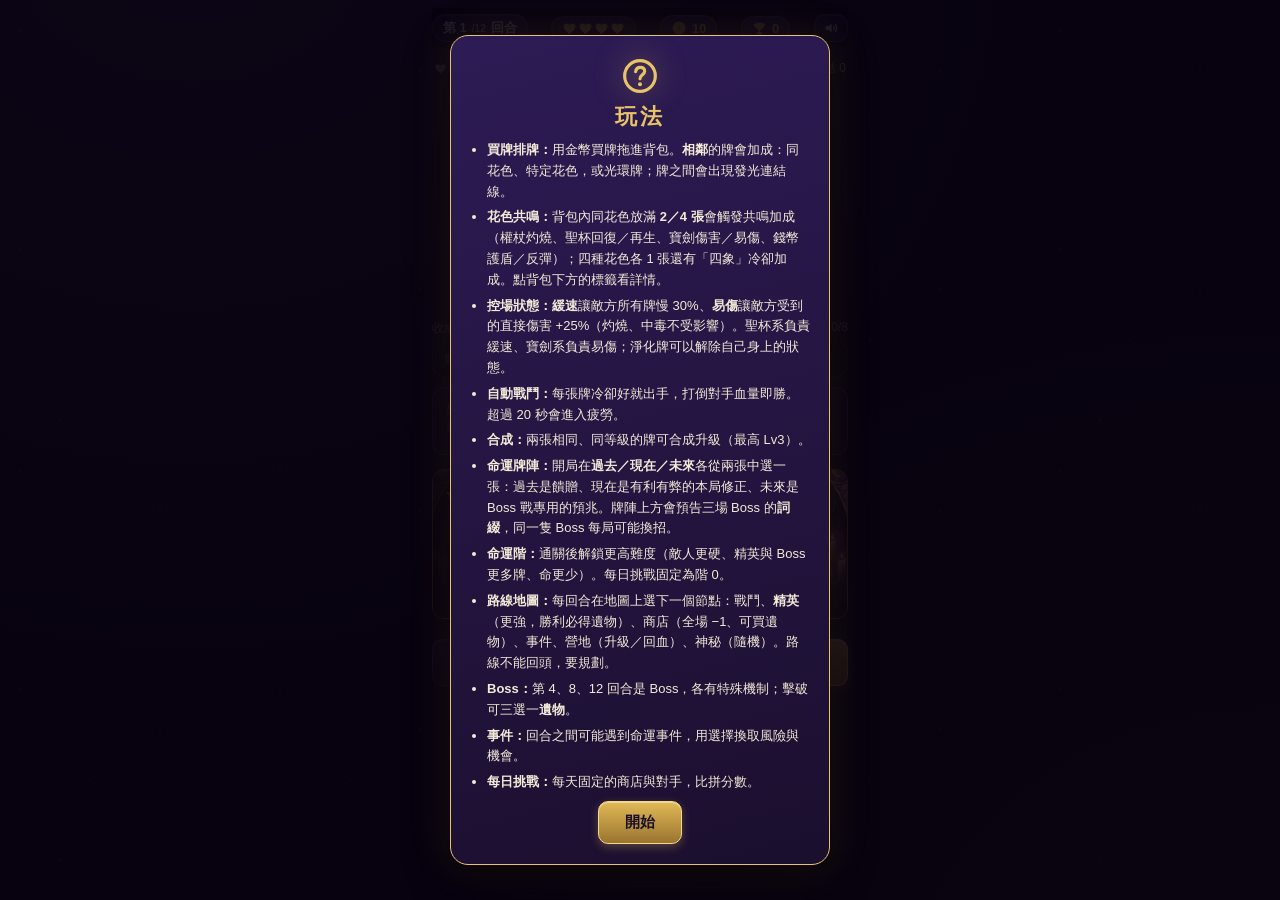
==== commit fd3284ef: "Update index.html" ====
--- a/backpack/index.html
+++ b/backpack/index.html
@@ -22,18 +22,18 @@
 </section>
 </div>
 <canvas id="fx"></canvas><div class="flash" id="flash"></div><div class="vig" id="vig"></div><div id="sheet" hidden></div><div id="intro" hidden></div><div id="banner" hidden></div><div id="ov" hidden></div><div id="toast"></div>
-<script src="js/01-core-data.js?v=4861972b"></script>
+<script src="js/00-embed.js"></script>
+ <script src="js/01-core-data.js?v=4861972b"></script>
 <script src="js/02-relics-boss.js?v=c4fd4202"></script>
 <script src="js/03-battle-engine.js?v=4032c3da"></script>
 <script src="js/04-shop-route-events.js?v=8a9c7333"></script>
 <script src="js/05-icons.js?v=dff8cdae"></script>
 <script src="js/06-fx-audio.js?v=892e5932"></script>
-<script src="js/07-ui.js?v=3f7a497c"></script>
+<script src="js/07-ui.js?v=fc3f697c"></script>
 <script src="js/08-progress-save.js?v=bc7eafec"></script>
 <script src="js/09-leaderboard.js?v=e5aca9e7"></script>
-<script src="js/10-map-nodes.js?v=86c9506b"></script>
+<script src="js/10-map-nodes.js?v=acd401c9"></script>
 <script src="js/11-pose-bgm.js?v=d747b452"></script>
 <script src="js/12-art-maps.js?v=d60c0578"></script>
-<script src="js/13-spread.js?v=336f9758"></script>
 <script src="js/99-bootstrap.js?v=7ce31b00"></script>
 <script src="js/auto-update.js?v=6c66daf6"></script></body></html>
